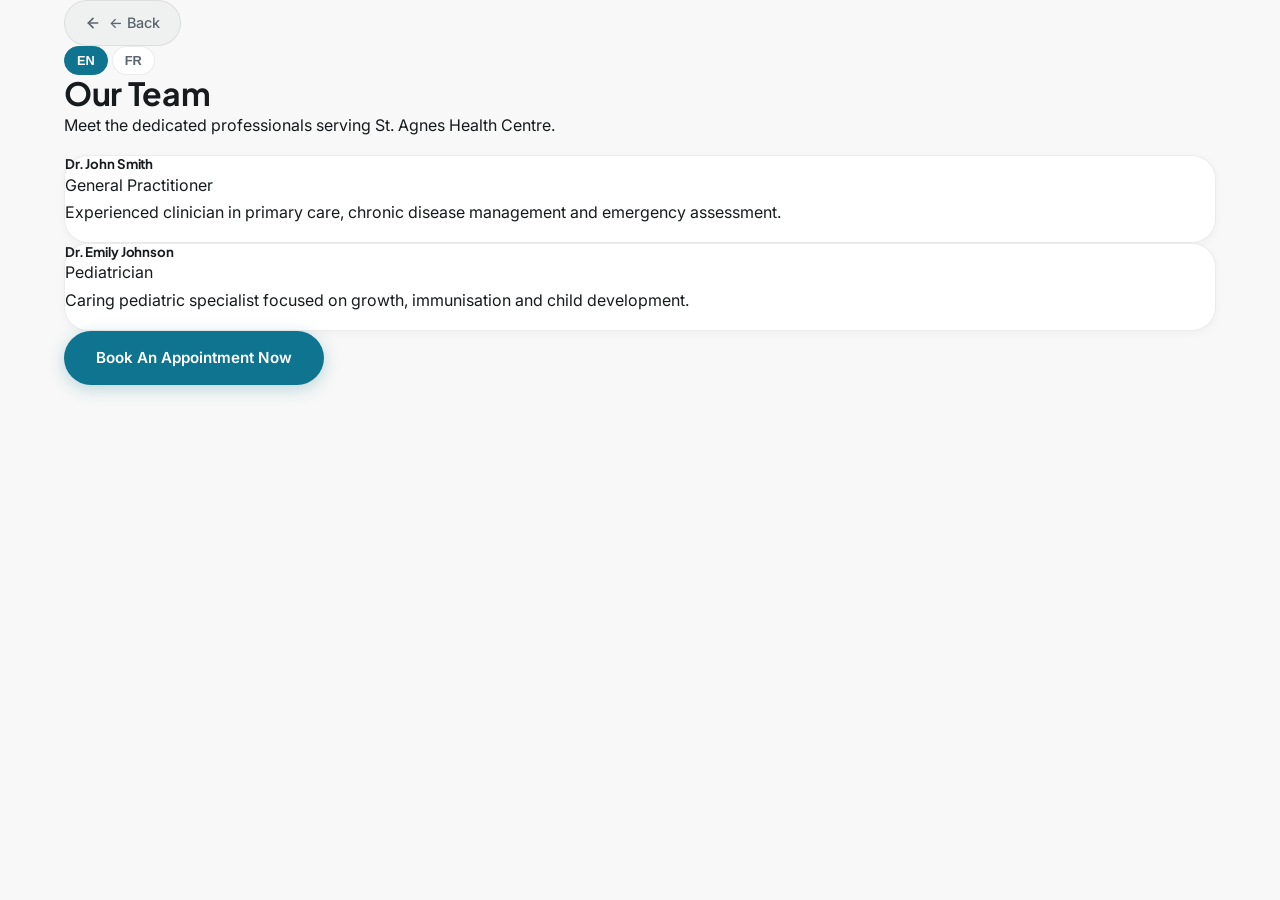
==== public/our-team.html @ 966c05b4 "Update St. Agnes website layout and content" ====
<!DOCTYPE html>
<html lang="en">
<head>
	<meta charset="utf-8">
	<meta name="viewport" content="width=device-width,initial-scale=1">
	<title>Our Team - St. Agnes Health Centre</title>
	<link href="css/bootstrap.min.css" rel="stylesheet">
	<link href="styles.css" rel="stylesheet">
	<!-- Google Translate Setup -->
	<script type="text/javascript" src="//translate.google.com/translate_a/element.js?cb=googleTranslateElementInit"></script>
	<script src="translate.js"></script>
</head>
<body>
	<main class="py-5">
		<div class="container">
			<div class="mb-3 d-flex align-items-center justify-content-between flex-wrap gap-2">
				<a href="index.html" class="btn-back" aria-label="Back to home">
					<svg width="16" height="16" viewBox="0 0 24 24" fill="none" stroke="currentColor" stroke-width="2.5" stroke-linecap="round" stroke-linejoin="round"><path d="M19 12H5"/><path d="m12 19-7-7 7-7"/></svg>
					<span data-i18n="btn.back">Back to Home</span>
				</a>
				<div class="lang-toggle d-flex align-items-center">
					<button type="button" class="btn active" data-lang="en" onclick="changeLanguage('en')" aria-label="English">EN</button>
					<button type="button" class="btn" data-lang="fr" onclick="changeLanguage('fr')" aria-label="Fran&ccedil;ais">FR</button>
				</div>
			</div>
			<h1 class="mb-3" data-i18n="nav.team">Our Team</h1>
			<p class="lead mb-4" data-i18n="team.page_intro">Meet the dedicated professionals serving St. Agnes Health Centre.</p>

			<div class="row g-4">
				<div class="col-md-6 col-lg-4">
					<div class="card h-100 doctor-card">
						<div class="card-body d-flex gap-3 align-items-start">
							<img src="images/doc1.jpg" alt="Dr. John Smith" class="doctor-img-lg" onerror="this.style.display='none';">
							<div>
								<h5 class="mb-1">Dr. John Smith</h5>
								<div class="small specialty mb-2" data-i18n="team.doc1.specialty">General Practitioner</div>
								<p class="small text-muted mb-0" data-i18n="team.doc1.desc">Experienced clinician in primary care, chronic disease management and emergency assessment.</p>
							</div>
						</div>
					</div>
				</div>

				<div class="col-md-6 col-lg-4">
					<div class="card h-100 doctor-card">
						<div class="card-body d-flex gap-3 align-items-start">
							<img src="images/doc2.jpg" alt="Dr. Emily Johnson" class="doctor-img-lg" onerror="this.style.display='none';">
							<div>
								<h5 class="mb-1">Dr. Emily Johnson</h5>
								<div class="small specialty mb-2" data-i18n="team.doc2.specialty">Pediatrician</div>
								<p class="small text-muted mb-0" data-i18n="team.doc2.desc">Caring pediatric specialist focused on growth, immunisation and child development.</p>
							</div>
						</div>
					</div>
				</div>

				<!-- add more team members as needed using same structure -->
			</div>

			<div class="mt-4 text-center">
				<a href="appointment.html" class="btn btn-cta-book" data-i18n="btn.book">Book An Appointment</a>
			</div>
		</div>
	</main>

	<script src="js/bootstrap.bundle.min.js"></script>
	<script src="script.js"></script>
	<script src="lang.js"></script>
</body>
</html>
---- public/styles.css ----
/* ==========================================================================
   St. Agnes Health Centre - Premium Design System
   ========================================================================== */

/* ---------- Fonts ---------- */
@import url('https://fonts.googleapis.com/css2?family=Inter:wght@300;400;500;600;700;800&family=Plus+Jakarta+Sans:wght@500;600;700;800&display=swap');

/* ---------- Custom Properties ---------- */
:root {
  /* Accent — modern medical cyan, used sparingly */
  --clr-primary: #0E7490;
  --clr-primary-light: #06B6D4;
  --clr-primary-dark: #155E75;
  --clr-accent: #22D3EE;
  --clr-accent-soft: #E6FBFF;

  /* Surfaces */
  --clr-bg: #F7F8F7;
  --clr-bg-alt: #EEF1F0;
  --clr-surface: #FFFFFF;
  --clr-surface-alt: #EEF1F0;
  --clr-surface-warm: #F7F8F7;
  --clr-white: #FFFFFF;

  /* Text */
  --clr-text: #171B1D;
  --clr-text-secondary: #5C6570;
  --clr-text-light: #8A939C;

  --clr-border: rgba(15,20,22,0.08);
  --clr-footer: #101416;
  --clr-footer-text: #A9B2B9;

  /* Soft, diffuse shadows only */
  --shadow-sm: 0 2px 8px rgba(15,20,22,0.04);
  --shadow-md: 0 8px 24px rgba(15,20,22,0.06);
  --shadow-lg: 0 20px 48px rgba(15,20,22,0.08);
  --shadow-xl: 0 32px 80px -12px rgba(15,20,22,0.14);
  --shadow-card: 0 4px 24px rgba(15,20,22,0.05);

  /* Radius system */
  --radius-sm: 12px;
  --radius-md: 18px;
  --radius-lg: 24px;
  --radius-xl: 32px;
  --radius-2xl: 40px;
  --radius-full: 9999px;

  --ease-premium: cubic-bezier(0.22, 1, 0.36, 1);
  --transition-fast: 200ms var(--ease-premium);
  --transition-normal: 380ms var(--ease-premium);
  --transition-slow: 560ms var(--ease-premium);

  --container-max: 1320px;
  --section-py: 140px;
  --section-py-tablet: 100px;
  --section-py-mobile: 76px;
  --navbar-h: 108px;

  --font-body: 'Inter', -apple-system, BlinkMacSystemFont, 'Segoe UI', Roboto, sans-serif;
  --font-heading: 'Plus Jakarta Sans', 'Inter', sans-serif;
}

/* ---------- Reset & Base ---------- */
*, *::before, *::after { box-sizing: border-box; margin: 0; padding: 0; }

html { scroll-behavior: smooth; -webkit-text-size-adjust: 100%; }

body {
  font-family: var(--font-body);
  font-size: 16px;
  line-height: 1.7;
  color: var(--clr-text);
  background: var(--clr-bg);
  -webkit-font-smoothing: antialiased;
  -moz-osx-font-smoothing: grayscale;
  overflow-x: hidden;
}

/* Only reserve space for the floating navbar on pages that actually include it */
body:has(.navbar) {
  padding-top: var(--navbar-h);
}

img { max-width: 100%; height: auto; display: block; }
a { color: var(--clr-primary); text-decoration: none; transition: color var(--transition-fast); }
a:hover { color: var(--clr-primary-dark); }
h1,h2,h3,h4,h5,h6 { font-family: var(--font-heading); font-weight: 700; line-height: 1.15; letter-spacing: -0.01em; color: var(--clr-text); }
p { margin-bottom: 1rem; }

.container {
  width: 100%;
  max-width: var(--container-max);
  margin: 0 auto;
  padding: 0 64px;
}

@media (max-width: 1100px) {
  .container { padding: 0 32px; }
}

@media (max-width: 600px) {
  .container { padding: 0 20px; }
}

/* ---------- Reduced motion ---------- */
@media (prefers-reduced-motion: reduce) {
  *, *::before, *::after {
    animation-duration: 0.001ms !important;
    animation-iteration-count: 1 !important;
    transition-duration: 0.001ms !important;
    scroll-behavior: auto !important;
  }
  .reveal { opacity: 1 !important; transform: none !important; }
}

/* ---------- Scroll Animations ---------- */
.reveal {
  opacity: 0;
  transform: translateY(32px);
  transition: opacity 0.7s cubic-bezier(0.16,1,0.3,1), transform 0.7s cubic-bezier(0.16,1,0.3,1);
}
.reveal.visible {
  opacity: 1;
  transform: translateY(0);
}
.reveal-delay-1 { transition-delay: 0.1s; }
.reveal-delay-2 { transition-delay: 0.2s; }
.reveal-delay-3 { transition-delay: 0.3s; }
.reveal-delay-4 { transition-delay: 0.4s; }

/* staggered children */
.stagger-children .reveal:nth-child(1) { transition-delay: 0.05s; }
.stagger-children .reveal:nth-child(2) { transition-delay: 0.12s; }
.stagger-children .reveal:nth-child(3) { transition-delay: 0.19s; }
.stagger-children .reveal:nth-child(4) { transition-delay: 0.26s; }
.stagger-children .reveal:nth-child(5) { transition-delay: 0.33s; }
.stagger-children .reveal:nth-child(6) { transition-delay: 0.40s; }

/* ==========================================================================
   NAVBAR
   ========================================================================== */
.navbar {
  position: fixed;
  top: 16px; left: 50%;
  transform: translateX(-50%);
  width: calc(100% - 32px);
  max-width: calc(var(--container-max) - 32px);
  z-index: 1100;
  height: 64px;
  background: rgba(255,255,255,0.72);
  backdrop-filter: blur(20px) saturate(1.4);
  -webkit-backdrop-filter: blur(20px) saturate(1.4);
  border: 1px solid var(--clr-border);
  border-radius: var(--radius-full);
  box-shadow: var(--shadow-sm);
  transition: transform var(--transition-normal), box-shadow var(--transition-normal), background var(--transition-normal);
  flex-wrap: nowrap;
  overflow: hidden;
}
.navbar.navbar-hidden {
  transform: translateX(-50%) translateY(calc(-100% - 24px));
}
.navbar.navbar-scrolled {
  background: rgba(255,255,255,0.92);
  box-shadow: var(--shadow-lg);
}

.navbar .container-fluid {
  display: flex;
  flex-wrap: nowrap;
  align-items: center;
  justify-content: space-between;
  height: 100%;
  padding: 0 10px 0 18px;
  max-width: var(--container-max);
  margin: 0 auto;
}

.navbar-brand {
  display: flex;
  align-items: center;
  gap: 10px;
  text-decoration: none;
  flex: 1 1 auto;
  min-width: 0;
  overflow: hidden;
}

.navbar-brand .logo-container {
  display: inline-flex;
  align-items: center;
}

#clinic-logo {
  width: 50px;
  height: 50px;
  object-fit: contain;
  border-radius: var(--radius-sm);
}

.brand-text {
  font-family: var(--font-heading);
  font-size: 1.08rem;
  font-weight: 700;
  color: var(--clr-text);
  white-space: nowrap;
  overflow: hidden;
  text-overflow: ellipsis;
  min-width: 0;
}

/* Nav Links */
.nav-links {
  display: flex;
  align-items: center;
  gap: 4px;
}

.nav-links .navbar-nav {
  display: flex;
  flex-direction: row;
  align-items: center;
  gap: 2px;
  list-style: none;
  margin: 0;
  padding: 0;
}

.nav-links .nav-link {
  font-size: 0.92rem;
  font-weight: 500;
  color: var(--clr-text-secondary) !important;
  padding: 8px 16px;
  border-radius: var(--radius-sm);
  transition: color var(--transition-fast), background var(--transition-fast);
  text-decoration: none;
  white-space: nowrap;
}

.nav-links .nav-link:hover,
.nav-links .nav-link.active {
  color: var(--clr-primary) !important;
  background: var(--clr-accent-soft);
}

/* Navbar Actions */
.navbar-actions {
  display: flex;
  align-items: center;
  gap: 8px;
  flex-shrink: 0;
}

.lang-toggle {
  display: flex;
  align-items: center;
  gap: 4px;
}

.lang-toggle .btn {
  padding: 6px 12px;
  font-size: 0.8rem;
  font-weight: 600;
  border: 1.5px solid var(--clr-border);
  border-radius: var(--radius-full);
  background: var(--clr-surface);
  color: var(--clr-text-secondary);
  cursor: pointer;
  transition: all var(--transition-fast);
}

.lang-toggle .btn:hover,
.lang-toggle .btn.active {
  background: var(--clr-primary);
  border-color: var(--clr-primary);
  color: var(--clr-white);
}

/* Hamburger */
.navbar-hamburger {
  display: none;
  align-items: center;
  justify-content: center;
  width: 42px;
  height: 42px;
  border: none;
  border-radius: var(--radius-full);
  background: var(--clr-surface-alt);
  color: var(--clr-text);
  cursor: pointer;
  transition: all var(--transition-fast);
}

.navbar-hamburger:hover {
  background: var(--clr-primary);
  color: var(--clr-white);
}

/* ==========================================================================
   SIDEBAR (mobile)
   ========================================================================== */
.sidebar-menu-overlay {
  position: fixed;
  inset: 0;
  background: rgba(15,23,42,0.4);
  z-index: 2390;
  opacity: 0;
  pointer-events: none;
  transition: opacity 0.3s ease;
  backdrop-filter: blur(4px);
}
.sidebar-menu-overlay.active {
  opacity: 1;
  pointer-events: auto;
}

.sidebar-menu {
  position: fixed;
  top: 0; left: 0;
  height: 100vh;
  width: 300px;
  max-width: 85vw;
  background: var(--clr-white);
  box-shadow: var(--shadow-xl);
  z-index: 2400;
  transform: translateX(-100%);
  transition: transform 0.35s cubic-bezier(0.16,1,0.3,1);
  display: flex;
  flex-direction: column;
  padding: 24px;
  overflow-y: auto;
}
.sidebar-menu.active {
  transform: translateX(0);
}

.sidebar-close {
  position: absolute;
  top: 16px; right: 16px;
  width: 40px; height: 40px;
  display: inline-flex;
  align-items: center;
  justify-content: center;
  border: none;
  border-radius: var(--radius-full);
  background: var(--clr-surface-alt);
  color: var(--clr-text);
  font-size: 1.2rem;
  cursor: pointer;
  transition: all var(--transition-fast);
  z-index: 2610;
}
.sidebar-close:hover {
  background: var(--clr-primary);
  color: var(--clr-white);
}

.sidebar-links {
  display: flex;
  flex-direction: column;
  gap: 4px;
  margin-top: 32px;
}

.sidebar-links a {
  font-size: 1.05rem;
  font-weight: 500;
  color: var(--clr-text);
  padding: 12px 16px;
  border-radius: var(--radius-md);
  text-decoration: none;
  transition: all var(--transition-fast);
}
.sidebar-links a:hover {
  background: var(--clr-accent-soft);
  color: var(--clr-primary);
}

/* ==========================================================================
   HERO SECTION
   ========================================================================== */
.hero {
  position: relative;
  display: flex;
  align-items: center;
  min-height: 92vh;
  padding: 64px 0 100px;
  background: var(--clr-bg);
  overflow: hidden;
}

.hero::before {
  content: '';
  position: absolute;
  top: -30%; right: -10%;
  width: 640px; height: 640px;
  border-radius: 50%;
  background: radial-gradient(circle, rgba(34,211,238,0.10) 0%, transparent 70%);
  pointer-events: none;
}

.hero .container {
  display: flex;
  align-items: center;
  gap: 80px;
  position: relative;
  z-index: 1;
}

.hero-text {
  flex: 1 1 52%;
  min-width: 0;
}

/* Entrance sequence — plays once on load, hero is always above the fold */
.hero-text .hero-badge,
.hero-text h1,
.hero-text .hero-subtitle,
.hero-text .hero-tagline,
.hero-actions,
.hero-contact,
.hero-image {
  opacity: 0;
  animation: heroFadeUp 0.9s var(--ease-premium) forwards;
}

.hero-text .hero-badge { animation-delay: 0.05s; }
.hero-text h1 { animation-delay: 0.16s; }
.hero-text .hero-subtitle { animation-delay: 0.3s; }
.hero-text .hero-tagline { animation-delay: 0.4s; }
.hero-actions { animation-delay: 0.5s; }
.hero-contact { animation-delay: 0.6s; }
.hero-image { animation: heroImageIn 1.05s var(--ease-premium) forwards; animation-delay: 0.25s; }

@keyframes heroFadeUp {
  from { opacity: 0; transform: translateY(26px); }
  to { opacity: 1; transform: translateY(0); }
}

@keyframes heroImageIn {
  from { opacity: 0; transform: translateY(18px) scale(1.05); }
  to { opacity: 1; transform: translateY(0) scale(1); }
}

@media (prefers-reduced-motion: reduce) {
  .hero-text .hero-badge, .hero-text h1, .hero-text .hero-subtitle,
  .hero-text .hero-tagline, .hero-actions, .hero-contact, .hero-image {
    animation: none; opacity: 1; transform: none;
  }
}

.hero-text .hero-badge {
  display: inline-flex;
  align-items: center;
  gap: 8px;
  padding: 8px 18px;
  background: var(--clr-accent-soft);
  color: var(--clr-primary-dark);
  font-size: 0.78rem;
  font-weight: 700;
  text-transform: uppercase;
  letter-spacing: 1px;
  border-radius: var(--radius-full);
  margin-bottom: 28px;
}

.hero-text .hero-badge::before {
  content: '';
  width: 7px; height: 7px;
  border-radius: 50%;
  background: var(--clr-primary-light);
  animation: pulse-dot 2s ease-in-out infinite;
}

@keyframes pulse-dot {
  0%, 100% { opacity: 1; transform: scale(1); }
  50% { opacity: 0.6; transform: scale(1.4); }
}

.hero-text h1 {
  font-size: clamp(2.75rem, 4.6vw, 4.35rem);
  font-weight: 700;
  line-height: 1.04;
  color: var(--clr-text);
  margin-bottom: 24px;
  letter-spacing: -0.03em;
}

.hero-text h1 span.accent {
  color: var(--clr-primary);
}

.hero-text .hero-subtitle {
  font-size: 1.2rem;
  color: var(--clr-text-secondary);
  line-height: 1.6;
  margin-bottom: 8px;
  max-width: 480px;
}

.hero-text .hero-tagline {
  font-size: 0.95rem;
  color: var(--clr-text-light);
  font-style: italic;
  margin-bottom: 40px;
}

.hero-actions {
  display: flex;
  flex-wrap: wrap;
  gap: 14px;
  margin-bottom: 44px;
}

.hero-contact {
  display: flex;
  flex-wrap: wrap;
  gap: 28px;
  padding-top: 32px;
  border-top: 1px solid var(--clr-border);
}

.hero-contact-item {
  display: flex;
  align-items: center;
  gap: 12px;
  font-size: 0.9rem;
  color: var(--clr-text-secondary);
}

.hero-contact-item .icon {
  width: 42px; height: 42px;
  border-radius: var(--radius-md);
  background: var(--clr-accent-soft);
  display: flex;
  align-items: center;
  justify-content: center;
  flex-shrink: 0;
}

.hero-contact-item .icon svg {
  width: 18px; height: 18px;
  color: var(--clr-primary);
}

.hero-contact-item strong {
  display: block;
  font-size: 0.95rem;
  color: var(--clr-text);
}

.hero-image {
  flex: 1 1 44%;
  position: relative;
  display: flex;
  align-items: center;
  justify-content: center;
}

.hero-image img {
  width: 100%;
  aspect-ratio: 4 / 5;
  border-radius: var(--radius-2xl);
  object-fit: cover;
  box-shadow: var(--shadow-xl);
}

.hero-image::after {
  content: '';
  position: absolute;
  bottom: -24px; left: -24px;
  width: 140px; height: 140px;
  border-radius: var(--radius-xl);
  background: var(--clr-accent-soft);
  z-index: -1;
  opacity: 0.8;
}

/* Floating info cards over the hero image */
.hero-floating-card {
  position: absolute;
  display: flex;
  align-items: center;
  gap: 12px;
  padding: 14px 18px;
  background: rgba(255,255,255,0.88);
  backdrop-filter: blur(16px);
  -webkit-backdrop-filter: blur(16px);
  border: 1px solid rgba(255,255,255,0.6);
  border-radius: var(--radius-lg);
  box-shadow: var(--shadow-lg);
  opacity: 0;
  animation: heroFadeUp 0.8s var(--ease-premium) forwards;
}

.hero-floating-card .fc-icon {
  width: 40px; height: 40px;
  border-radius: var(--radius-md);
  background: var(--clr-accent-soft);
  color: var(--clr-primary);
  display: flex;
  align-items: center;
  justify-content: center;
  flex-shrink: 0;
}

.hero-floating-card .fc-icon svg { width: 20px; height: 20px; }

.hero-floating-card strong {
  display: block;
  font-size: 0.95rem;
  color: var(--clr-text);
  line-height: 1.2;
}

.hero-floating-card span {
  font-size: 0.78rem;
  color: var(--clr-text-secondary);
}

.hero-floating-card--top {
  top: 12%; left: -8%;
  animation-delay: 0.85s;
}

.hero-floating-card--bottom {
  bottom: 10%; right: -6%;
  animation-delay: 1s;
}

@media (prefers-reduced-motion: reduce) {
  .hero-floating-card { animation: none; opacity: 1; }
}

@media (max-width: 1100px) {
  .hero-floating-card { padding: 10px 14px; gap: 10px; }
  .hero-floating-card .fc-icon { width: 34px; height: 34px; }
  .hero-floating-card strong { font-size: 0.85rem; }
  .hero-floating-card span { font-size: 0.72rem; }
  .hero-floating-card--top { left: -4%; }
  .hero-floating-card--bottom { right: -2%; }
}

/* ==========================================================================
   BUTTONS
   ========================================================================== */
.btn-primary-custom {
  display: inline-flex;
  align-items: center;
  gap: 10px;
  padding: 14px 32px;
  background: var(--clr-primary);
  color: var(--clr-white);
  font-family: var(--font-body);
  font-size: 0.95rem;
  font-weight: 600;
  border: none;
  border-radius: var(--radius-full);
  cursor: pointer;
  transition: all var(--transition-normal);
  text-decoration: none;
  box-shadow: 0 4px 16px rgba(14,116,144,0.25);
}

.btn-primary-custom:hover {
  background: var(--clr-primary-dark);
  color: var(--clr-white);
  transform: translateY(-2px);
  box-shadow: 0 8px 24px rgba(14,116,144,0.3);
}

.btn-outline-custom {
  display: inline-flex;
  align-items: center;
  gap: 10px;
  padding: 14px 32px;
  background: transparent;
  color: var(--clr-primary);
  font-family: var(--font-body);
  font-size: 0.95rem;
  font-weight: 600;
  border: 2px solid var(--clr-primary);
  border-radius: var(--radius-full);
  cursor: pointer;
  transition: all var(--transition-normal);
  text-decoration: none;
}

.btn-outline-custom:hover {
  background: var(--clr-primary);
  color: var(--clr-white);
  transform: translateY(-2px);
  box-shadow: 0 8px 24px rgba(14,116,144,0.2);
}

.btn-cta-book {
  display: inline-flex;
  align-items: center;
  gap: 10px;
  padding: 14px 32px;
  background: var(--clr-primary);
  color: var(--clr-white) !important;
  font-family: var(--font-body);
  font-size: 0.95rem;
  font-weight: 600;
  border: none;
  border-radius: var(--radius-full);
  cursor: pointer;
  transition: all var(--transition-normal);
  text-decoration: none !important;
  box-shadow: 0 4px 16px rgba(14,116,144,0.25);
}

.btn-cta-book:hover {
  background: var(--clr-primary-dark);
  color: var(--clr-white) !important;
  transform: translateY(-2px);
  box-shadow: 0 8px 24px rgba(14,116,144,0.3);
}

/* ==========================================================================
   SECTION UTILITIES
   ========================================================================== */
.section-header {
  text-align: center;
  max-width: 640px;
  margin: 0 auto 56px;
}

.section-label {
  display: inline-block;
  font-size: 0.8rem;
  font-weight: 700;
  letter-spacing: 1.5px;
  text-transform: uppercase;
  color: var(--clr-primary);
  margin-bottom: 12px;
}

.section-header h2 {
  font-size: clamp(1.6rem, 3vw, 2.2rem);
  font-weight: 700;
  color: var(--clr-text);
  margin-bottom: 16px;
}

.section-header p {
  font-size: 1.05rem;
  color: var(--clr-text-secondary);
  line-height: 1.65;
}

.py-section {
  padding: var(--section-py) 0;
}

@media (max-width: 1100px) {
  .py-section { padding: var(--section-py-tablet) 0; }
}

@media (max-width: 640px) {
  .py-section { padding: var(--section-py-mobile) 0; }
}

/* ==========================================================================
   ABOUT SECTION
   ========================================================================== */
.about-section {
  background: var(--clr-bg);
}

.about-grid {
  display: grid;
  grid-template-columns: 1fr 1fr;
  gap: 80px;
  align-items: center;
}

.about-content h2 {
  font-size: clamp(2rem, 3.4vw, 2.75rem);
  margin-bottom: 22px;
}

.about-content .lead {
  font-size: 1.1rem;
  color: var(--clr-text-secondary);
  line-height: 1.7;
  margin-bottom: 32px;
  max-width: 480px;
}

.about-stats {
  display: grid;
  grid-template-columns: repeat(3, 1fr);
  gap: 16px;
  margin-top: 40px;
}

.stat-item {
  text-align: center;
  padding: 24px 12px;
  background: var(--clr-white);
  border: 1px solid var(--clr-border);
  border-radius: var(--radius-lg);
  transition: transform var(--transition-normal), box-shadow var(--transition-normal);
}

.stat-item:hover { transform: translateY(-4px); box-shadow: var(--shadow-md); }

.stat-number {
  font-family: var(--font-heading);
  font-size: 2rem;
  font-weight: 800;
  color: var(--clr-primary);
  display: block;
}

.stat-label {
  font-size: 0.82rem;
  color: var(--clr-text-secondary);
  margin-top: 4px;
}

.about-media {
  position: relative;
}

.about-media img {
  width: 100%;
  aspect-ratio: 4 / 5;
  object-fit: cover;
  border-radius: var(--radius-2xl);
  box-shadow: var(--shadow-lg);
}

.about-media .about-badge {
  position: absolute;
  bottom: -20px; right: -20px;
  background: var(--clr-primary);
  color: var(--clr-white);
  padding: 16px 24px;
  border-radius: var(--radius-lg);
  font-family: var(--font-heading);
  font-size: 1.1rem;
  font-weight: 700;
  box-shadow: var(--shadow-lg);
}

@media (max-width: 900px) {
  .about-grid { grid-template-columns: 1fr; gap: 40px; }
  .about-media { order: -1; }
  .about-media img { aspect-ratio: 16 / 10; }
  .about-content .lead { max-width: none; }
  .about-stats { grid-template-columns: repeat(3, 1fr); gap: 12px; }
  .about-media .about-badge { bottom: -12px; right: 12px; font-size: 0.95rem; padding: 12px 18px; }
}

/* ==========================================================================
   SERVICES SECTION
   ========================================================================== */
.services-section {
  background: var(--clr-bg-alt);
}

.services-grid {
  display: grid;
  grid-template-columns: repeat(4, 1fr);
  gap: 20px;
}

.service-card {
  background: var(--clr-white);
  border-radius: var(--radius-xl);
  padding: 36px 28px 32px;
  text-align: left;
  border: 1px solid var(--clr-border);
  transition: transform var(--transition-normal), box-shadow var(--transition-normal), border-color var(--transition-normal);
  position: relative;
  overflow: hidden;
  display: flex;
  flex-direction: column;
}

.service-card:hover {
  transform: translateY(-6px);
  box-shadow: var(--shadow-lg);
  border-color: rgba(15,20,22,0.12);
}

.service-icon {
  width: 56px; height: 56px;
  border-radius: var(--radius-md);
  display: flex;
  align-items: center;
  justify-content: center;
  margin-bottom: 24px;
  font-size: 26px;
  transition: transform var(--transition-normal);
}

.service-card:hover .service-icon {
  transform: scale(1.08);
}

.service-icon.icon-teal { background: #D3F4F0; color: #0E7490; }
.service-icon.icon-blue { background: #DEF2F8; color: #0E7490; }
.service-icon.icon-green { background: #E1F5EE; color: #0F766E; }
.service-icon.icon-purple { background: #EAE7FB; color: #6D5AC5; }
.service-icon.icon-orange { background: #FBEEDB; color: #B0730F; }
.service-icon.icon-rose { background: #FBE4E7; color: #C13A54; }
.service-icon.icon-indigo { background: #E4E8FB; color: #4C56A8; }
.service-icon.icon-emerald { background: #DCF3E8; color: #0F7A56; }

.service-card h3 {
  font-size: 1.08rem;
  font-weight: 700;
  margin-bottom: 10px;
  color: var(--clr-text);
}

.service-card p {
  font-size: 0.92rem;
  color: var(--clr-text-secondary);
  line-height: 1.6;
  margin-bottom: 20px;
  flex: 1;
}

.service-card .service-arrow {
  display: inline-flex;
  align-items: center;
  justify-content: center;
  width: 34px; height: 34px;
  border-radius: var(--radius-full);
  background: var(--clr-bg-alt);
  color: var(--clr-text);
  transition: transform var(--transition-normal), background var(--transition-normal), color var(--transition-normal);
  margin-top: auto;
}

.service-card .service-arrow svg { width: 15px; height: 15px; transition: transform var(--transition-normal); }

.service-card:hover .service-arrow {
  background: var(--clr-primary);
  color: var(--clr-white);
}

.service-card:hover .service-arrow svg {
  transform: translateX(3px);
}

.service-card.featured-img-card {
  padding: 0;
  overflow: hidden;
}

.service-card.featured-img-card .featured-img {
  width: 100%;
  height: 180px;
  object-fit: cover;
}

.service-card.featured-img-card .card-body {
  padding: 20px;
}

.service-card.featured-img-card .card-title {
  font-size: 1.05rem;
  font-weight: 600;
  margin-bottom: 8px;
  color: var(--clr-text);
}

.service-card.featured-img-card .card-text {
  font-size: 0.9rem;
  color: var(--clr-text-secondary);
  margin-bottom: 0;
}

@media (max-width: 1024px) {
  .services-grid { grid-template-columns: repeat(2, 1fr); }
}

@media (max-width: 600px) {
  .services-grid { grid-template-columns: 1fr; }
}

/* ==========================================================================
   WHY CHOOSE US
   ========================================================================== */
.why-section {
  background: var(--clr-bg);
  position: relative;
}

.why-grid {
  display: grid;
  grid-template-columns: repeat(3, 1fr);
  gap: 20px;
}

.why-card {
  background: var(--clr-white);
  border: 1px solid var(--clr-border);
  border-radius: var(--radius-lg);
  padding: 32px 28px;
  transition: transform var(--transition-normal), box-shadow var(--transition-normal), border-color var(--transition-normal);
}

.why-card:hover {
  transform: translateY(-4px);
  box-shadow: var(--shadow-lg);
  border-color: rgba(15,20,22,0.12);
}

.why-card .icon-wrap {
  width: 52px; height: 52px;
  border-radius: var(--radius-md);
  display: flex;
  align-items: center;
  justify-content: center;
  margin-bottom: 22px;
  font-size: 24px;
  background: var(--clr-accent-soft);
  color: var(--clr-primary);
  transition: transform var(--transition-normal);
}

.why-card:hover .icon-wrap { transform: scale(1.08); }

.why-card h3 {
  font-size: 1.08rem;
  font-weight: 700;
  margin-bottom: 10px;
}

.why-card p {
  font-size: 0.92rem;
  color: var(--clr-text-secondary);
  line-height: 1.6;
  margin-bottom: 0;
}

@media (max-width: 1024px) {
  .why-grid { grid-template-columns: repeat(2, 1fr); }
}

@media (max-width: 600px) {
  .why-grid { grid-template-columns: 1fr; }
}

/* ==========================================================================
   DOCTORS / CARE TEAM
   ========================================================================== */
.team-section {
  background: var(--clr-bg-alt);
}

.team-grid {
  display: grid;
  grid-template-columns: repeat(auto-fill, minmax(280px, 1fr));
  gap: 24px;
}

.team-card {
  background: var(--clr-white);
  border-radius: var(--radius-xl);
  overflow: hidden;
  border: 1px solid var(--clr-border);
  transition: transform var(--transition-normal), box-shadow var(--transition-normal);
  text-align: center;
}

.team-card:hover {
  transform: translateY(-6px);
  box-shadow: var(--shadow-lg);
}

.team-card .card-img-wrapper {
  width: 100%;
  aspect-ratio: 4 / 4.5;
  overflow: hidden;
  background: var(--clr-surface-alt);
  display: flex;
  align-items: center;
  justify-content: center;
}

.team-card .card-img-wrapper img {
  width: 100%;
  height: 100%;
  object-fit: cover;
  transition: transform var(--transition-slow);
}

.team-card:hover .card-img-wrapper img {
  transform: scale(1.05);
}

.team-card .card-body {
  padding: 24px;
}

.team-card h3 {
  font-size: 1.1rem;
  font-weight: 600;
  margin-bottom: 4px;
}

.team-card .specialty {
  font-size: 0.85rem;
  color: var(--clr-primary);
  font-weight: 600;
  margin-bottom: 12px;
  display: block;
}

.team-card p {
  font-size: 0.9rem;
  color: var(--clr-text-secondary);
  line-height: 1.6;
  margin-bottom: 0;
}

/* ==========================================================================
   APPOINTMENT CTA BAND
   ========================================================================== */
.cta-band-section {
  background: var(--clr-bg);
}

.cta-band {
  position: relative;
  overflow: hidden;
  background: linear-gradient(135deg, #0E7490 0%, #0891B2 55%, #22D3EE 100%);
  border-radius: var(--radius-2xl);
  padding: 72px 56px;
  text-align: center;
  color: var(--clr-white);
}

.cta-band::before {
  content: '';
  position: absolute;
  inset: 0;
  background: radial-gradient(circle at 20% 20%, rgba(255,255,255,0.14) 0%, transparent 55%);
  pointer-events: none;
}

.cta-band h2 {
  position: relative;
  font-size: clamp(2rem, 3.6vw, 3rem);
  color: var(--clr-white);
  margin-bottom: 16px;
}

.cta-band p {
  position: relative;
  font-size: 1.1rem;
  color: rgba(255,255,255,0.9);
  max-width: 560px;
  margin: 0 auto 36px;
  line-height: 1.6;
}

.cta-band-actions {
  position: relative;
  display: flex;
  flex-wrap: wrap;
  justify-content: center;
  gap: 14px;
}

.cta-band .btn-primary-custom {
  background: var(--clr-white);
  color: var(--clr-primary-dark);
  box-shadow: 0 8px 24px rgba(0,0,0,0.16);
}

.cta-band .btn-primary-custom:hover {
  background: rgba(255,255,255,0.9);
  color: var(--clr-primary-dark);
}

.cta-band .btn-outline-custom {
  border-color: rgba(255,255,255,0.6);
  color: var(--clr-white);
}

.cta-band .btn-outline-custom:hover {
  background: rgba(255,255,255,0.14);
  color: var(--clr-white);
  border-color: rgba(255,255,255,0.6);
}

@media (max-width: 640px) {
  .cta-band { padding: 48px 28px; border-radius: var(--radius-xl); }
}

/* ==========================================================================
   CONTACT / APPOINTMENT
   ========================================================================== */
.contact-section {
  background: var(--clr-bg);
}

.contact-grid {
  display: grid;
  grid-template-columns: 1fr 1fr;
  gap: 48px;
  align-items: start;
}

.contact-info-cards {
  display: flex;
  flex-direction: column;
  gap: 16px;
  margin-bottom: 32px;
}

.info-card {
  display: flex;
  align-items: flex-start;
  gap: 16px;
  padding: 20px;
  background: var(--clr-white);
  border-radius: var(--radius-lg);
  border: 1px solid var(--clr-border);
  transition: all var(--transition-normal);
}

.info-card:hover {
  border-color: var(--clr-primary);
  box-shadow: var(--shadow-sm);
}

.info-card .info-icon {
  width: 48px; height: 48px;
  border-radius: var(--radius-md);
  background: var(--clr-accent-soft);
  display: flex;
  align-items: center;
  justify-content: center;
  flex-shrink: 0;
  color: var(--clr-primary);
}

.info-card .info-content h4 {
  font-size: 0.95rem;
  font-weight: 600;
  margin-bottom: 4px;
}

.info-card .info-content p {
  font-size: 0.9rem;
  color: var(--clr-text-secondary);
  margin-bottom: 0;
  line-height: 1.5;
}

.info-card .info-content a {
  color: var(--clr-primary);
  font-weight: 500;
}

/* Map */
.map-wrapper {
  border-radius: var(--radius-lg);
  overflow: hidden;
  border: 1px solid var(--clr-border);
  box-shadow: var(--shadow-sm);
}

.map-wrapper iframe {
  width: 100%;
  height: 240px;
  border: 0;
  display: block;
}

/* Appointment Form */
.appointment-form-card {
  background: var(--clr-white);
  border: 1px solid var(--clr-border);
  border-radius: var(--radius-xl);
  padding: 36px;
  box-shadow: var(--shadow-sm);
}

.appointment-form-card h3 {
  font-size: 1.4rem;
  margin-bottom: 24px;
}

.form-group {
  margin-bottom: 20px;
}

.form-group label {
  display: block;
  font-size: 0.88rem;
  font-weight: 600;
  color: var(--clr-text);
  margin-bottom: 8px;
}

.form-group input,
.form-group textarea,
.form-group select {
  width: 100%;
  padding: 12px 16px;
  border: 1.5px solid var(--clr-border);
  border-radius: var(--radius-md);
  font-family: var(--font-body);
  font-size: 0.95rem;
  color: var(--clr-text);
  background: var(--clr-white);
  transition: border-color var(--transition-fast), box-shadow var(--transition-fast);
  outline: none;
}

.form-group input:focus,
.form-group textarea:focus,
.form-group select:focus {
  border-color: var(--clr-primary);
  box-shadow: 0 0 0 3px rgba(14,116,144,0.12);
}

.form-group textarea {
  resize: vertical;
  min-height: 100px;
}

.form-row {
  display: grid;
  grid-template-columns: 1fr 1fr;
  gap: 16px;
}

@media (max-width: 768px) {
  .contact-grid { grid-template-columns: 1fr; }
  .form-row { grid-template-columns: 1fr; }
}

/* ==========================================================================
   FOOTER
   ========================================================================== */
.site-footer {
  background: var(--clr-footer);
  color: var(--clr-footer-text);
  padding: 96px 0 0;
}

.footer-grid {
  display: grid;
  grid-template-columns: 1.5fr 1fr 1fr 1.2fr;
  gap: 48px;
  padding-bottom: 56px;
  border-bottom: 1px solid rgba(255,255,255,0.08);
}

.footer-brand .footer-logo {
  display: flex;
  align-items: center;
  gap: 12px;
  margin-bottom: 16px;
}

.footer-brand .footer-logo img {
  width: 48px; height: 48px;
  border-radius: var(--radius-md);
  object-fit: contain;
}

.footer-brand .footer-logo span {
  font-family: var(--font-heading);
  font-size: 1.15rem;
  font-weight: 700;
  color: var(--clr-white);
}

.footer-brand .footer-about {
  font-size: 0.92rem;
  line-height: 1.65;
  color: var(--clr-footer-text);
  max-width: 300px;
}

.footer-col h4 {
  font-size: 1rem;
  font-weight: 600;
  color: var(--clr-white);
  margin-bottom: 20px;
}

.footer-col ul {
  list-style: none;
  padding: 0;
  margin: 0;
}

.footer-col ul li {
  margin-bottom: 10px;
}

.footer-col ul li a {
  font-size: 0.92rem;
  color: var(--clr-footer-text);
  transition: color var(--transition-fast);
}

.footer-col ul li a:hover {
  color: var(--clr-white);
}

.footer-contact-item {
  display: flex;
  align-items: flex-start;
  gap: 12px;
  margin-bottom: 14px;
}

.footer-contact-item svg {
  width: 18px; height: 18px;
  margin-top: 3px;
  flex-shrink: 0;
  color: var(--clr-accent);
}

.footer-contact-item span {
  font-size: 0.92rem;
  color: var(--clr-footer-text);
}

.footer-contact-item a {
  color: var(--clr-footer-text);
}

.footer-contact-item a:hover {
  color: var(--clr-white);
}

.footer-newsletter-form {
  display: flex;
  gap: 8px;
  margin-top: 16px;
}

.footer-newsletter-form input {
  flex: 1;
  padding: 12px 16px;
  border: 1px solid rgba(255,255,255,0.12);
  border-radius: var(--radius-full);
  background: rgba(255,255,255,0.06);
  color: var(--clr-white);
  font-size: 0.92rem;
  outline: none;
  transition: border-color var(--transition-fast);
}

.footer-newsletter-form input::placeholder { color: rgba(255,255,255,0.45); }
.footer-newsletter-form input:focus { border-color: var(--clr-accent); }

.footer-newsletter-form button {
  padding: 12px 24px;
  border: none;
  border-radius: var(--radius-full);
  background: var(--clr-primary);
  color: var(--clr-white);
  font-weight: 600;
  font-size: 0.88rem;
  cursor: pointer;
  transition: background var(--transition-fast);
  white-space: nowrap;
}

.footer-newsletter-form button:hover {
  background: var(--clr-primary-light);
}

#footer-newsletter-message {
  font-size: 0.85rem;
  margin-top: 8px;
  color: var(--clr-accent);
}

.footer-social {
  display: flex;
  gap: 10px;
  margin-top: 16px;
}

.footer-social a {
  width: 40px; height: 40px;
  display: inline-flex;
  align-items: center;
  justify-content: center;
  background: rgba(255,255,255,0.06);
  color: var(--clr-white);
  border-radius: var(--radius-md);
  transition: all var(--transition-fast);
}

.footer-social a:hover {
  background: var(--clr-primary);
  color: var(--clr-white);
  transform: translateY(-2px);
}

.footer-bottom {
  padding: 24px 0;
  display: flex;
  justify-content: space-between;
  align-items: center;
  font-size: 0.85rem;
  color: rgba(255,255,255,0.45);
}

@media (max-width: 900px) {
  .footer-grid { grid-template-columns: 1fr 1fr; }
}

@media (max-width: 600px) {
  .footer-grid { grid-template-columns: 1fr; gap: 32px; }
  .footer-bottom { flex-direction: column; gap: 12px; text-align: center; }
}

/* ==========================================================================
   FLOATING BUTTONS
   ========================================================================== */
#floating-call,
#floating-whatsapp {
  position: fixed;
  bottom: 24px;
  z-index: 2500;
  border-radius: var(--radius-full);
  display: inline-flex;
  align-items: center;
  justify-content: center;
  text-decoration: none;
  transition: all var(--transition-normal);
  border: none;
  cursor: pointer;
}

#floating-call {
  right: 24px;
  width: 56px; height: 56px;
  background: var(--clr-primary);
  color: var(--clr-white);
  box-shadow: 0 4px 20px rgba(14,116,144,0.3);
  font-size: 1.3rem;
}

#floating-whatsapp {
  right: 92px;
  width: 52px; height: 52px;
  background: #25D366;
  color: var(--clr-white);
  box-shadow: 0 4px 20px rgba(37,211,102,0.3);
}

#floating-call:hover,
#floating-whatsapp:hover {
  transform: translateY(-3px);
}

#floating-call:hover { box-shadow: 0 8px 28px rgba(14,116,144,0.35); }
#floating-whatsapp:hover { box-shadow: 0 8px 28px rgba(37,211,102,0.35); }

#floating-whatsapp img {
  width: 24px; height: 24px;
  object-fit: contain;
}

@media (max-width: 520px) {
  #floating-call { right: 16px; width: 50px; height: 50px; font-size: 1.15rem; }
  #floating-whatsapp { right: 76px; width: 46px; height: 46px; }
}

/* ==========================================================================
   BLOG / HEALTH TIPS
   ========================================================================== */
.blog-section {
  background: var(--clr-surface-alt);
}

.blog-grid {
  display: grid;
  grid-template-columns: repeat(3, 1fr);
  gap: 24px;
}

.blog-card {
  background: var(--clr-white);
  border: 1px solid var(--clr-border);
  border-radius: var(--radius-lg);
  padding: 28px 24px;
  transition: all var(--transition-normal);
}

.blog-card:hover {
  transform: translateY(-4px);
  box-shadow: var(--shadow-md);
  border-color: transparent;
}

.blog-card .blog-icon {
  width: 48px; height: 48px;
  border-radius: var(--radius-md);
  display: flex;
  align-items: center;
  justify-content: center;
  font-size: 22px;
  margin-bottom: 16px;
  background: var(--clr-accent-soft);
}

.blog-card h3 {
  font-size: 1.05rem;
  font-weight: 600;
  margin-bottom: 8px;
}

.blog-card p {
  font-size: 0.9rem;
  color: var(--clr-text-secondary);
  margin-bottom: 0;
  line-height: 1.6;
}

@media (max-width: 768px) {
  .blog-grid { grid-template-columns: 1fr; }
}

/* ==========================================================================
   ABOUT SECTION (with video)
   ========================================================================== */
.about-section .video-wrapper {
  margin-top: 32px;
  border-radius: var(--radius-lg);
  overflow: hidden;
  box-shadow: var(--shadow-md);
}

.about-section .video-wrapper video {
  width: 100%;
  display: block;
}

/* ==========================================================================
   SEARCH MODAL
   ========================================================================== */
.modal-content {
  border-radius: var(--radius-lg);
  border: none;
  box-shadow: var(--shadow-xl);
}

.modal-header {
  border-bottom: 1px solid var(--clr-border);
}

/* ==========================================================================
   BACK BUTTON (shared across sub-pages)
   ========================================================================== */
.btn-back {
  display: inline-flex;
  align-items: center;
  gap: 8px;
  padding: 10px 20px;
  background: var(--clr-surface-alt);
  border: 1px solid var(--clr-border);
  border-radius: var(--radius-full);
  font-size: 0.9rem;
  font-weight: 500;
  color: var(--clr-text-secondary);
  cursor: pointer;
  transition: all var(--transition-fast);
  text-decoration: none;
}

.btn-back:hover {
  background: var(--clr-primary);
  color: var(--clr-white);
  border-color: var(--clr-primary);
}

/* ==========================================================================
   PAGE HERO (inner pages: services, appointment, etc.)
   ========================================================================== */
.page-hero {
  background: var(--clr-bg);
  padding: 56px 0 48px;
  text-align: center;
  position: relative;
  overflow: hidden;
}

.page-hero::before {
  content: '';
  position: absolute;
  top: -35%; left: 50%;
  transform: translateX(-50%);
  width: 640px; height: 480px;
  border-radius: 50%;
  background: radial-gradient(circle, rgba(34,211,238,0.10) 0%, transparent 70%);
  pointer-events: none;
}

.page-hero .container { position: relative; z-index: 1; }

.page-hero .btn-back { display: flex; width: fit-content; margin: 0 auto 28px; }

.page-hero h1 {
  font-size: clamp(2.25rem, 4.4vw, 3.4rem);
  margin-bottom: 16px;
}

.page-hero p.page-hero-subtitle {
  font-size: 1.1rem;
  color: var(--clr-text-secondary);
  max-width: 620px;
  margin: 0 auto;
  line-height: 1.6;
}

/* ==========================================================================
   SERVICES — FULL LIST PAGE
   ========================================================================== */
.services-full-section {
  background: var(--clr-bg-alt);
}

.services-full-grid {
  display: grid;
  grid-template-columns: repeat(4, 1fr);
  gap: 20px;
}

.service-tile {
  background: var(--clr-white);
  border: 1px solid var(--clr-border);
  border-radius: var(--radius-xl);
  padding: 32px 24px;
  text-align: center;
  transition: transform var(--transition-normal), box-shadow var(--transition-normal), border-color var(--transition-normal);
}

.service-tile:hover {
  transform: translateY(-6px);
  box-shadow: var(--shadow-lg);
  border-color: rgba(15,20,22,0.12);
}

.service-tile .service-tile-icon {
  width: 64px; height: 64px;
  border-radius: var(--radius-md);
  display: inline-flex;
  align-items: center;
  justify-content: center;
  margin: 0 auto 20px;
  background: var(--clr-accent-soft);
  transition: transform var(--transition-normal);
}

.service-tile:hover .service-tile-icon { transform: scale(1.08); }

.service-tile .service-tile-icon img {
  width: 30px; height: 30px;
  object-fit: contain;
}

.service-tile h5 {
  font-family: var(--font-heading);
  font-size: 1.02rem;
  font-weight: 700;
  color: var(--clr-text);
  margin-bottom: 8px;
}

.service-tile p {
  font-size: 0.88rem;
  color: var(--clr-text-secondary);
  line-height: 1.55;
  margin-bottom: 0;
}

@media (max-width: 1100px) {
  .services-full-grid { grid-template-columns: repeat(3, 1fr); }
}

@media (max-width: 720px) {
  .services-full-grid { grid-template-columns: repeat(2, 1fr); }
}

@media (max-width: 460px) {
  .services-full-grid { grid-template-columns: 1fr; }
}

/* Facility gallery */
.facility-gallery-section { background: var(--clr-bg); }

.facility-gallery-grid {
  display: grid;
  grid-template-columns: repeat(2, 1fr);
  gap: 20px;
}

.facility-gallery-grid figure {
  margin: 0;
  border-radius: var(--radius-xl);
  overflow: hidden;
  box-shadow: var(--shadow-md);
  aspect-ratio: 4 / 5;
  position: relative;
}

.facility-gallery-grid img {
  width: 100%;
  height: 100%;
  object-fit: cover;
  transition: transform var(--transition-slow);
}

.facility-gallery-grid figure:hover img {
  transform: scale(1.05);
}

@media (max-width: 720px) {
  .facility-gallery-grid { grid-template-columns: 1fr; }
}

/* ==========================================================================
   MISC / BOOTSTRAP OVERRIDES
   ========================================================================== */
.text-green { color: var(--clr-primary) !important; }
.bg-green { background-color: var(--clr-primary) !important; color: #fff !important; }

.btn-green, .btn-success {
  background: var(--clr-primary);
  color: var(--clr-white) !important;
  border: none;
  border-radius: var(--radius-full);
  font-weight: 600;
  padding: 10px 24px;
  transition: all var(--transition-fast);
}

.btn-green:hover, .btn-success:hover {
  background: var(--clr-primary-dark);
  color: #fff !important;
}

.card {
  border-radius: var(--radius-lg);
  border: 1px solid var(--clr-border);
  box-shadow: var(--shadow-sm);
}

.form-control {
  border-radius: var(--radius-md);
  border: 1.5px solid var(--clr-border);
  padding: 12px 16px;
  transition: border-color var(--transition-fast), box-shadow var(--transition-fast);
}

.form-control:focus {
  border-color: var(--clr-primary);
  box-shadow: 0 0 0 3px rgba(14,116,144,0.1);
}

/* Scrollbar */
::-webkit-scrollbar { width: 8px; }
::-webkit-scrollbar-track { background: var(--clr-surface-alt); }
::-webkit-scrollbar-thumb { background: var(--clr-border); border-radius: 8px; }
::-webkit-scrollbar-thumb:hover { background: var(--clr-text-light); }

/* Top spacer */
.top-spacer { padding-top: 18px; }

/* Smooth transitions */
.smooth { transition: all 300ms ease; }

/* ==========================================================================
   SERVICE DETAIL PAGE
   ========================================================================== */
.service-image {
  width: 100%;
  height: 200px;
  object-fit: cover;
  display: block;
  border-radius: var(--radius-lg);
  transition: transform 280ms ease;
  background: transparent;
}

.service-image:hover { transform: scale(1.02); }

.service-detail h1, .service-detail h2, .service-detail h3,
.service-detail .lead, .service-detail p {
  color: #ffffff !important;
}

.service-detail {
  background: var(--clr-primary-dark);
  color: #ffffff;
  padding: 48px 18px;
  margin: 0;
}

.service-detail img,
.service-detail .service-image,
.service-detail .img-fluid {
  width: 85%;
  height: 420px;
  object-fit: cover;
  object-position: center;
  display: block;
  border-radius: var(--radius-lg);
  border: 1px solid rgba(255,255,255,0.1);
  box-shadow: 0 12px 36px rgba(0,0,0,0.2);
  margin: 0 auto;
  transition: transform 300ms ease;
}

.service-link, .service-link:hover, .service-link:focus, .service-link:active,
.service-link *, .service-link:hover *, .service-link:focus *, .service-link:active * {
  text-decoration: none !important;
}

/* ==========================================================================
   ACCORDION (Why Choose Us alternative)
   ========================================================================== */
.accordion-item {
  border: 1px solid var(--clr-border);
  border-radius: var(--radius-lg) !important;
  margin-bottom: 12px;
  overflow: hidden;
}

.accordion-button {
  font-family: var(--font-heading);
  font-weight: 600;
  font-size: 1rem;
  color: var(--clr-text);
  padding: 16px 20px;
  border-radius: var(--radius-lg) !important;
}

.accordion-button:not(.collapsed) {
  background: var(--clr-accent-soft);
  color: var(--clr-primary-dark);
  box-shadow: none;
}

.accordion-button::after {
  filter: brightness(0) saturate(100%) invert(30%) sepia(50%) saturate(500%) hue-rotate(120deg);
}

.accordion-body {
  font-size: 0.95rem;
  color: var(--clr-text-secondary);
  line-height: 1.65;
  padding: 0 20px 20px;
}

/* ==========================================================================
   DOCTOR / STAFF CARDS (on sub-pages)
   ========================================================================== */
.doctor-card {
  background: var(--clr-white);
  border: 1px solid var(--clr-border);
  border-radius: var(--radius-lg);
  transition: all var(--transition-normal);
}

.doctor-card:hover {
  transform: translateY(-4px);
  box-shadow: var(--shadow-md);
}

.doctor-img-lg {
  width: 80px; height: 80px;
  object-fit: cover;
  border-radius: var(--radius-md);
  border: 2px solid var(--clr-border);
  flex-shrink: 0;
}

/* ==========================================================================
   RESPONSIVE UTILITIES
   ========================================================================== */
@media (max-width: 991.98px) {
  :root { --navbar-h: 92px; }

  .nav-links { display: none !important; }
  .navbar-hamburger { display: inline-flex !important; }

  #clinic-logo { width: 42px; height: 42px; }
  .brand-text { font-size: 0.95rem; }

  .hero { min-height: auto; padding: 40px 0 72px; }
  .hero .container { gap: 48px; flex-direction: column-reverse; }
  .hero-text { flex: none; text-align: center; }
  .hero-image { flex: none; width: 100%; max-width: 420px; margin: 0 auto; }
  .hero-image img { aspect-ratio: 4 / 3.4; }
  .hero-actions { justify-content: center; }
  .hero-contact { justify-content: center; }
  .hero-text .hero-subtitle { max-width: none; margin-left: auto; margin-right: auto; }
  .hero-image { margin-top: 8px; margin-bottom: 8px; }
  .hero-floating-card--top { top: 7%; left: 6%; }
  .hero-floating-card--bottom { bottom: 7%; right: 6%; }
}

@media (max-width: 575.98px) {
  :root { --navbar-h: 84px; }
  .brand-text { font-size: 0.9rem; }
  .hero-floating-card { padding: 8px 12px; gap: 8px; border-radius: var(--radius-md); }
  .hero-floating-card .fc-icon { width: 30px; height: 30px; }
  .hero-floating-card strong { font-size: 0.78rem; }
  .hero-floating-card span { font-size: 0.68rem; }
}
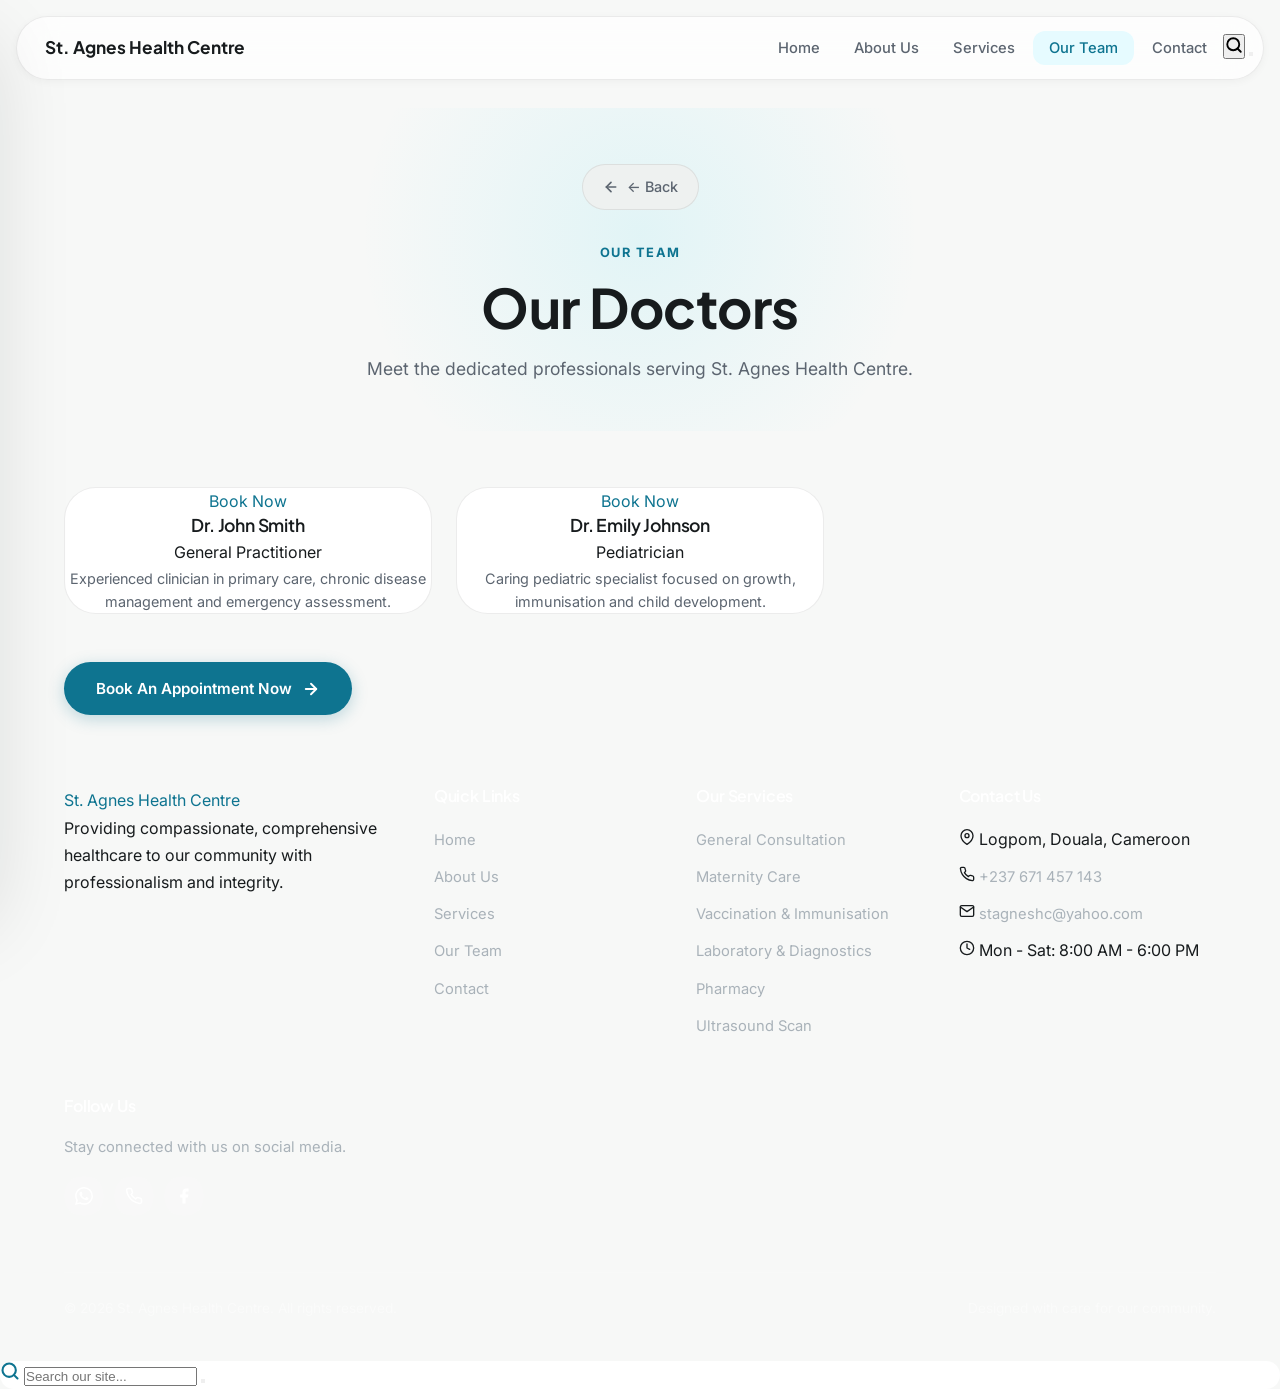
==== commit 4708f24c: "Updated homepage content and styling" ====
--- a/public/our-team.html
+++ b/public/our-team.html
@@ -1,69 +1,232 @@
 <!DOCTYPE html>
 <html lang="en">
 <head>
-	<meta charset="utf-8">
-	<meta name="viewport" content="width=device-width,initial-scale=1">
-	<title>Our Team - St. Agnes Health Centre</title>
-	<link href="css/bootstrap.min.css" rel="stylesheet">
-	<link href="styles.css" rel="stylesheet">
-	<!-- Google Translate Setup -->
-	<script type="text/javascript" src="//translate.google.com/translate_a/element.js?cb=googleTranslateElementInit"></script>
-	<script src="translate.js"></script>
+    <meta charset="UTF-8">
+    <meta name="viewport" content="width=device-width, initial-scale=1.0">
+    <meta name="description" content="Meet the dedicated healthcare professionals at St. Agnes Health Centre, Douala.">
+    <title>Our Team - St. Agnes Health Centre</title>
+    <link href="css/bootstrap.min.css" rel="stylesheet">
+    <link href="styles.css" rel="stylesheet">
+    <script type="text/javascript">
+        function googleTranslateElementInit() {
+            new google.translate.TranslateElement({
+                pageLanguage: 'en', includedLanguages: 'en,fr',
+                layout: google.translate.TranslateElement.InlineLayout.SIMPLE,
+                autoDisplay: false, multilanguagePage: true
+            }, 'google_translate_element');
+        }
+    </script>
+    <script type="text/javascript" src="//translate.google.com/translate_a/element.js?cb=googleTranslateElementInit"></script>
+    <script src="translate.js"></script>
 </head>
 <body>
-	<main class="py-5">
-		<div class="container">
-			<div class="mb-3 d-flex align-items-center justify-content-between flex-wrap gap-2">
-				<a href="index.html" class="btn-back" aria-label="Back to home">
-					<svg width="16" height="16" viewBox="0 0 24 24" fill="none" stroke="currentColor" stroke-width="2.5" stroke-linecap="round" stroke-linejoin="round"><path d="M19 12H5"/><path d="m12 19-7-7 7-7"/></svg>
-					<span data-i18n="btn.back">Back to Home</span>
-				</a>
-				<div class="lang-toggle d-flex align-items-center">
-					<button type="button" class="btn active" data-lang="en" onclick="changeLanguage('en')" aria-label="English">EN</button>
-					<button type="button" class="btn" data-lang="fr" onclick="changeLanguage('fr')" aria-label="Fran&ccedil;ais">FR</button>
-				</div>
-			</div>
-			<h1 class="mb-3" data-i18n="nav.team">Our Team</h1>
-			<p class="lead mb-4" data-i18n="team.page_intro">Meet the dedicated professionals serving St. Agnes Health Centre.</p>
-
-			<div class="row g-4">
-				<div class="col-md-6 col-lg-4">
-					<div class="card h-100 doctor-card">
-						<div class="card-body d-flex gap-3 align-items-start">
-							<img src="images/doc1.jpg" alt="Dr. John Smith" class="doctor-img-lg" onerror="this.style.display='none';">
-							<div>
-								<h5 class="mb-1">Dr. John Smith</h5>
-								<div class="small specialty mb-2" data-i18n="team.doc1.specialty">General Practitioner</div>
-								<p class="small text-muted mb-0" data-i18n="team.doc1.desc">Experienced clinician in primary care, chronic disease management and emergency assessment.</p>
-							</div>
-						</div>
-					</div>
-				</div>
-
-				<div class="col-md-6 col-lg-4">
-					<div class="card h-100 doctor-card">
-						<div class="card-body d-flex gap-3 align-items-start">
-							<img src="images/doc2.jpg" alt="Dr. Emily Johnson" class="doctor-img-lg" onerror="this.style.display='none';">
-							<div>
-								<h5 class="mb-1">Dr. Emily Johnson</h5>
-								<div class="small specialty mb-2" data-i18n="team.doc2.specialty">Pediatrician</div>
-								<p class="small text-muted mb-0" data-i18n="team.doc2.desc">Caring pediatric specialist focused on growth, immunisation and child development.</p>
-							</div>
-						</div>
-					</div>
-				</div>
-
-				<!-- add more team members as needed using same structure -->
-			</div>
-
-			<div class="mt-4 text-center">
-				<a href="appointment.html" class="btn btn-cta-book" data-i18n="btn.book">Book An Appointment</a>
-			</div>
-		</div>
-	</main>
-
-	<script src="js/bootstrap.bundle.min.js"></script>
-	<script src="script.js"></script>
-	<script src="lang.js"></script>
+
+<!-- Sidebar overlay -->
+<div id="sidebarMenuOverlay" class="sidebar-menu-overlay"></div>
+<nav id="sidebarMenu" class="sidebar-menu">
+    <button id="sidebarMenuClose" type="button" class="sidebar-close" aria-label="Close menu">&times;</button>
+    <div class="sidebar-links">
+        <a href="index.html">Home</a>
+        <a href="about.html">About Us</a>
+        <a href="services.html">Services</a>
+        <a href="our-team.html">Our Team</a>
+        <a href="contact.html">Contact</a>
+    </div>
+</nav>
+
+<!-- ====== NAVBAR ====== -->
+<nav id="mainNavbar" class="navbar">
+    <div class="container-fluid d-flex align-items-center justify-content-between">
+        <a class="navbar-brand" href="index.html">
+            <div class="logo-container">
+                <img id="clinic-logo" src="images/logo.png" alt="St. Agnes Health Centre Logo" onerror="this.style.display='none';">
+            </div>
+            <span class="brand-text">St. Agnes Health Centre</span>
+        </a>
+        <div id="navbarNav">
+            <div class="nav-links" role="navigation" aria-label="Main navigation">
+                <ul class="navbar-nav">
+                    <li class="nav-item"><a class="nav-link" href="index.html" data-i18n="nav.home">Home</a></li>
+                    <li class="nav-item"><a class="nav-link" href="about.html" data-i18n="nav.about">About Us</a></li>
+                    <li class="nav-item"><a class="nav-link" href="services.html" data-i18n="nav.services">Services</a></li>
+                    <li class="nav-item"><a class="nav-link active" href="our-team.html" data-i18n="nav.team">Our Team</a></li>
+                    <li class="nav-item"><a class="nav-link" href="contact.html" data-i18n="nav.contact">Contact</a></li>
+                </ul>
+            </div>
+        </div>
+        <div class="d-flex align-items-center gap-2">
+            <div id="google_translate_element"></div>
+            <button id="search-button" class="btn-search-icon" aria-label="Search" type="button">
+                <svg width="18" height="18" viewBox="0 0 24 24" fill="none" stroke="currentColor" stroke-width="2.5" stroke-linecap="round" stroke-linejoin="round"><circle cx="11" cy="11" r="8"/><line x1="21" y1="21" x2="16.65" y2="16.65"/></svg>
+            </button>
+            <button id="navbarHamburgerBtn" class="hamburger-btn" aria-label="Open navigation menu" aria-controls="sidebarMenu" aria-expanded="false" type="button">
+                <span class="hamburger-line"></span>
+                <span class="hamburger-line"></span>
+                <span class="hamburger-line"></span>
+            </button>
+        </div>
+    </div>
+</nav>
+
+<!-- ====== PAGE HERO ====== -->
+<section class="page-hero">
+    <div class="container">
+        <a href="index.html" class="btn-back">
+            <svg width="16" height="16" viewBox="0 0 24 24" fill="none" stroke="currentColor" stroke-width="2.5" stroke-linecap="round" stroke-linejoin="round"><path d="M19 12H5"/><path d="m12 19-7-7 7-7"/></svg>
+            <span data-i18n="btn.back">Back to Home</span>
+        </a>
+        <span class="section-label" data-i18n="label.team">Our Team</span>
+        <h1 id="doctors-title" data-i18n="doctors-title">Meet Our Healthcare Professionals</h1>
+        <p class="page-hero-subtitle" data-i18n="team.page_intro">Meet the dedicated professionals serving St. Agnes Health Centre.</p>
+    </div>
+</section>
+
+<!-- ====== TEAM GRID ====== -->
+<section style="background:var(--clr-bg);padding:56px 0 72px;">
+    <div class="container">
+        <div class="team-grid reveal">
+            <div class="team-card">
+                <div class="team-card-image">
+                    <img src="images/doc1.jpg" alt="Dr. John Smith" onerror="this.style.display='none';">
+                    <div class="team-card-overlay">
+                        <a href="https://wa.me/237671457143?text=Hello%2C%20I%27d%20like%20to%20book%20an%20appointment%20with%20Dr.%20Smith." target="_blank" rel="noopener noreferrer" class="team-booking-btn" data-i18n="btn.book_team">Book Now</a>
+                    </div>
+                </div>
+                <div class="team-card-body">
+                    <h3>Dr. John Smith</h3>
+                    <span class="team-role" data-i18n="team.doc1.specialty">General Practitioner</span>
+                    <p class="team-desc" data-i18n="team.doc1.desc">Experienced clinician in primary care, chronic disease management and emergency assessment.</p>
+                </div>
+            </div>
+
+            <div class="team-card">
+                <div class="team-card-image">
+                    <img src="images/doc2.jpg" alt="Dr. Emily Johnson" onerror="this.style.display='none';">
+                    <div class="team-card-overlay">
+                        <a href="https://wa.me/237671457143?text=Hello%2C%20I%27d%20like%20to%20book%20an%20appointment%20with%20Dr.%20Johnson." target="_blank" rel="noopener noreferrer" class="team-booking-btn" data-i18n="btn.book_team">Book Now</a>
+                    </div>
+                </div>
+                <div class="team-card-body">
+                    <h3>Dr. Emily Johnson</h3>
+                    <span class="team-role" data-i18n="team.doc2.specialty">Pediatrician</span>
+                    <p class="team-desc" data-i18n="team.doc2.desc">Caring pediatric specialist focused on growth, immunisation and child development.</p>
+                </div>
+            </div>
+
+            <!-- add more team members as needed using same structure -->
+        </div>
+
+        <div class="text-center reveal" style="margin-top:48px;">
+            <a href="contact.html" class="btn-primary-custom">
+                <span data-i18n="btn.book">Book An Appointment</span>
+                <svg width="18" height="18" viewBox="0 0 24 24" fill="none" stroke="currentColor" stroke-width="2.5" stroke-linecap="round" stroke-linejoin="round"><path d="M5 12h14"/><path d="m12 5 7 7-7 7"/></svg>
+            </a>
+        </div>
+    </div>
+</section>
+
+<!-- ====== FOOTER ====== -->
+<footer class="footer">
+    <div class="container">
+        <div class="footer-grid">
+
+            <div class="footer-col">
+                <a class="footer-brand" href="index.html">
+                    <img src="images/logo.png" alt="St. Agnes Health Centre Logo" onerror="this.style.display='none';" style="width:32px;">
+                    St. Agnes Health Centre
+                </a>
+                <p class="footer-about">Providing compassionate, comprehensive healthcare to our community with professionalism and integrity.</p>
+            </div>
+
+            <div class="footer-col">
+                <h4>Quick Links</h4>
+                <ul>
+                    <li><a href="index.html" data-i18n="nav.home">Home</a></li>
+                    <li><a href="about.html" data-i18n="nav.about">About Us</a></li>
+                    <li><a href="services.html" data-i18n="nav.services">Services</a></li>
+                    <li><a href="our-team.html" data-i18n="nav.team">Our Team</a></li>
+                    <li><a href="contact.html" data-i18n="nav.contact">Contact</a></li>
+                </ul>
+            </div>
+
+            <div class="footer-col">
+                <h4>Our Services</h4>
+                <ul>
+                    <li><a href="services.html" data-i18n="services.general">General Consultation</a></li>
+                    <li><a href="services.html" data-i18n="services.maternity">Maternity Care</a></li>
+                    <li><a href="services.html" data-i18n="services.vaccination">Vaccination &amp; Immunisation</a></li>
+                    <li><a href="services.html" data-i18n="services.lab">Laboratory &amp; Diagnostics</a></li>
+                    <li><a href="services.html" data-i18n="services.pharmacy">Pharmacy</a></li>
+                    <li><a href="services.html" data-i18n="services.ultrasound">Ultrasound Scan</a></li>
+                </ul>
+            </div>
+
+            <div class="footer-col">
+                <h4>Contact Us</h4>
+                <ul class="footer-contact-list">
+                    <li>
+                        <svg width="16" height="16" viewBox="0 0 24 24" fill="none" stroke="currentColor" stroke-width="2" stroke-linecap="round" stroke-linejoin="round"><path d="M21 10c0 7-9 13-9 13s-9-6-9-13a9 9 0 0 1 18 0z"/><circle cx="12" cy="10" r="3"/></svg>
+                        <span>Logpom, Douala, Cameroon</span>
+                    </li>
+                    <li>
+                        <svg width="16" height="16" viewBox="0 0 24 24" fill="none" stroke="currentColor" stroke-width="2" stroke-linecap="round" stroke-linejoin="round"><path d="M22 16.92v3a2 2 0 0 1-2.18 2 19.79 19.79 0 0 1-8.63-3.07 19.5 19.5 0 0 1-6-6 19.79 19.79 0 0 1-3.07-8.67A2 2 0 0 1 4.11 2h3a2 2 0 0 1 2 1.72c.127.96.361 1.903.7 2.81a2 2 0 0 1-.45 2.11L8.09 9.91a16 16 0 0 0 6 6l1.27-1.27a2 2 0 0 1 2.11-.45c.907.339 1.85.573 2.81.7A2 2 0 0 1 22 16.92z"/></svg>
+                        <a href="tel:+237671457143">+237 671 457 143</a>
+                    </li>
+                    <li>
+                        <svg width="16" height="16" viewBox="0 0 24 24" fill="none" stroke="currentColor" stroke-width="2" stroke-linecap="round" stroke-linejoin="round"><path d="M4 4h16c1.1 0 2 .9 2 2v12c0 1.1-.9 2-2 2H4c-1.1 0-2-.9-2-2V6c0-1.1.9-2 2-2z"/><polyline points="22,6 12,13 2,6"/></svg>
+                        <a href="mailto:stagneshc@yahoo.com">stagneshc@yahoo.com</a>
+                    </li>
+                    <li>
+                        <svg width="16" height="16" viewBox="0 0 24 24" fill="none" stroke="currentColor" stroke-width="2" stroke-linecap="round" stroke-linejoin="round"><circle cx="12" cy="12" r="10"/><polyline points="12 6 12 12 16 14"/></svg>
+                        <span data-i18n="footer.hours">Mon - Sat: 8:00 AM - 6:00 PM</span>
+                    </li>
+                </ul>
+            </div>
+
+            <div class="footer-col">
+                <h4 data-i18n="footer.follow_us">Follow Us</h4>
+                <p style="font-size:0.92rem;color:var(--clr-footer-text);margin-bottom:12px;">Stay connected with us on social media.</p>
+                <div class="footer-social" aria-label="Social media links">
+                    <a href="https://wa.me/237671457143" aria-label="WhatsApp" title="WhatsApp" target="_blank" rel="noopener noreferrer">
+                        <svg width="18" height="18" viewBox="0 0 24 24" fill="currentColor"><path d="M17.472 14.382c-.297-.149-1.758-.867-2.03-.967-.273-.099-.471-.148-.67.15-.197.297-.767.966-.94 1.164-.173.199-.347.223-.644.075-.297-.15-1.255-.463-2.39-1.475-.883-.788-1.48-1.761-1.653-2.059-.173-.297-.018-.458.13-.606.134-.133.298-.347.446-.52.149-.174.198-.298.298-.497.099-.198.05-.371-.025-.52-.075-.149-.669-1.612-.916-2.207-.242-.579-.487-.5-.669-.51-.173-.008-.371-.01-.57-.01-.198 0-.52.074-.792.372-.272.297-1.04 1.016-1.04 2.479 0 1.462 1.065 2.875 1.213 3.074.149.198 2.096 3.2 5.077 4.487.709.306 1.262.489 1.694.625.712.227 1.36.195 1.871.118.571-.085 1.758-.719 2.006-1.413.248-.694.248-1.289.173-1.413-.074-.124-.272-.198-.57-.347m-5.421 7.403h-.004a9.87 9.87 0 01-5.031-1.378l-.361-.214-3.741.982.998-3.648-.235-.374a9.86 9.86 0 01-1.51-5.26c.001-5.45 4.436-9.884 9.888-9.884 2.64 0 5.122 1.03 6.988 2.898a9.825 9.825 0 012.893 6.994c-.003 5.45-4.437 9.884-9.885 9.884m8.413-18.297A11.815 11.815 0 0012.05 0C5.495 0 .16 5.335.157 11.892c0 2.096.547 4.142 1.588 5.945L.057 24l6.305-1.654a11.882 11.882 0 005.683 1.448h.005c6.554 0 11.89-5.335 11.893-11.893a11.821 11.821 0 00-3.48-8.413z"/></svg>
+                    </a>
+                    <a href="tel:+237671457143" aria-label="Call us" title="Call us">
+                        <svg width="18" height="18" viewBox="0 0 24 24" fill="none" stroke="currentColor" stroke-width="2" stroke-linecap="round" stroke-linejoin="round"><path d="M22 16.92v3a2 2 0 0 1-2.18 2 19.79 19.79 0 0 1-8.63-3.07 19.5 19.5 0 0 1-6-6 19.79 19.79 0 0 1-3.07-8.67A2 2 0 0 1 4.11 2h3a2 2 0 0 1 2 1.72c.127.96.361 1.903.7 2.81a2 2 0 0 1-.45 2.11L8.09 9.91a16 16 0 0 0 6 6l1.27-1.27a2 2 0 0 1 2.11-.45c.907.339 1.85.573 2.81.7A2 2 0 0 1 22 16.92z"/></svg>
+                    </a>
+                    <a href="#" aria-label="Facebook" title="Facebook">
+                        <svg width="18" height="18" viewBox="0 0 24 24" fill="currentColor"><path d="M18 2h-3a5 5 0 0 0-5 5v3H7v4h3v8h4v-8h3l1-4h-4V7a1 1 0 0 1 1-1h3z"/></svg>
+                    </a>
+                </div>
+            </div>
+
+        </div>
+
+        <div class="footer-bottom">
+            <p data-i18n="footer.copyright">&copy; 2026 St. Agnes Health Centre. All rights reserved.</p>
+            <p>Designed with care for our community.</p>
+        </div>
+    </div>
+</footer>
+
+<!-- Search Modal -->
+<div class="modal fade" id="searchModal" tabindex="-1" aria-hidden="true">
+    <div class="modal-dialog modal-dialog-centered">
+        <div class="modal-content" style="background:var(--clr-white);border-radius:var(--radius-xl);box-shadow:var(--shadow-xl);border:none;">
+            <div class="modal-body p-4">
+                <form id="modal-search-form">
+                    <div class="search-input-group">
+                        <svg width="20" height="20" viewBox="0 0 24 24" fill="none" stroke="var(--clr-primary)" stroke-width="2.5" stroke-linecap="round" stroke-linejoin="round"><circle cx="11" cy="11" r="8"/><line x1="21" y1="21" x2="16.65" y2="16.65"/></svg>
+                        <input type="text" id="modal-site-search" class="search-input" placeholder="Search our site..." autocomplete="off">
+                        <button type="button" class="btn-close" data-bs-dismiss="modal" aria-label="Close"></button>
+                    </div>
+                </form>
+            </div>
+        </div>
+    </div>
+</div>
+
+<script src="js/bootstrap.bundle.min.js"></script>
+<script src="script.js"></script>
+<script src="lang.js"></script>
 </body>
 </html>
--- a/public/styles.css
+++ b/public/styles.css
@@ -2022,3 +2022,128 @@
   .hero-floating-card strong { font-size: 0.78rem; }
   .hero-floating-card span { font-size: 0.68rem; }
 }
+
+/* ==========================================================================
+   WHY CHOOSE US — 2-COLUMN SPLIT WITH ACCORDION
+   ========================================================================== */
+.why-split {
+  display: grid;
+  grid-template-columns: 1fr 1fr;
+  gap: 48px;
+  align-items: start;
+}
+
+.why-split-image {
+  border-radius: var(--radius-xl);
+  overflow: hidden;
+  box-shadow: var(--shadow-lg);
+  aspect-ratio: 4 / 5;
+}
+
+.why-split-image img {
+  width: 100%;
+  height: 100%;
+  object-fit: cover;
+  display: block;
+}
+
+.why-split-accordion {
+  display: flex;
+  flex-direction: column;
+  gap: 8px;
+}
+
+.why-accordion-item {
+  border: 1px solid var(--clr-border);
+  border-radius: var(--radius-lg);
+  overflow: hidden;
+  background: var(--clr-white);
+  transition: border-color var(--transition-normal), box-shadow var(--transition-normal);
+}
+
+.why-accordion-item.active {
+  border-color: rgba(14,116,144,0.2);
+  box-shadow: var(--shadow-sm);
+}
+
+.why-accordion-trigger {
+  display: flex;
+  align-items: center;
+  justify-content: space-between;
+  width: 100%;
+  padding: 18px 22px;
+  background: none;
+  border: none;
+  cursor: pointer;
+  text-align: left;
+  font-family: var(--font-heading);
+  font-weight: 600;
+  font-size: 1rem;
+  color: var(--clr-text);
+  transition: color var(--transition-fast);
+}
+
+.why-accordion-trigger:hover {
+  color: var(--clr-primary);
+}
+
+.why-accordion-item.active .why-accordion-trigger {
+  color: var(--clr-primary-dark);
+}
+
+.why-accordion-title {
+  flex: 1;
+}
+
+.why-accordion-chevron {
+  display: flex;
+  align-items: center;
+  justify-content: center;
+  width: 32px; height: 32px;
+  border-radius: var(--radius-full);
+  background: var(--clr-bg-alt);
+  color: var(--clr-text-secondary);
+  flex-shrink: 0;
+  transition: transform var(--transition-normal), background var(--transition-normal), color var(--transition-normal);
+}
+
+.why-accordion-item.active .why-accordion-chevron {
+  transform: rotate(180deg);
+  background: var(--clr-accent-soft);
+  color: var(--clr-primary);
+}
+
+.why-accordion-content {
+  max-height: 0;
+  overflow: hidden;
+  transition: max-height 0.4s var(--ease-premium);
+}
+
+.why-accordion-content p {
+  padding: 0 22px 18px;
+  font-size: 0.92rem;
+  color: var(--clr-text-secondary);
+  line-height: 1.65;
+  margin: 0;
+}
+
+@media (max-width: 900px) {
+  .why-split { grid-template-columns: 1fr; gap: 32px; }
+  .why-split-image { order: -1; max-width: 480px; margin: 0 auto; aspect-ratio: 16 / 10; }
+}
+
+/* ==========================================================================
+   SERVICES PAGE — HERO IMAGE
+   ========================================================================== */
+.services-hero-image {
+  border-radius: var(--radius-2xl);
+  overflow: hidden;
+  box-shadow: var(--shadow-lg);
+}
+
+.services-hero-image img {
+  width: 100%;
+  max-height: 420px;
+  object-fit: cover;
+  display: block;
+}
